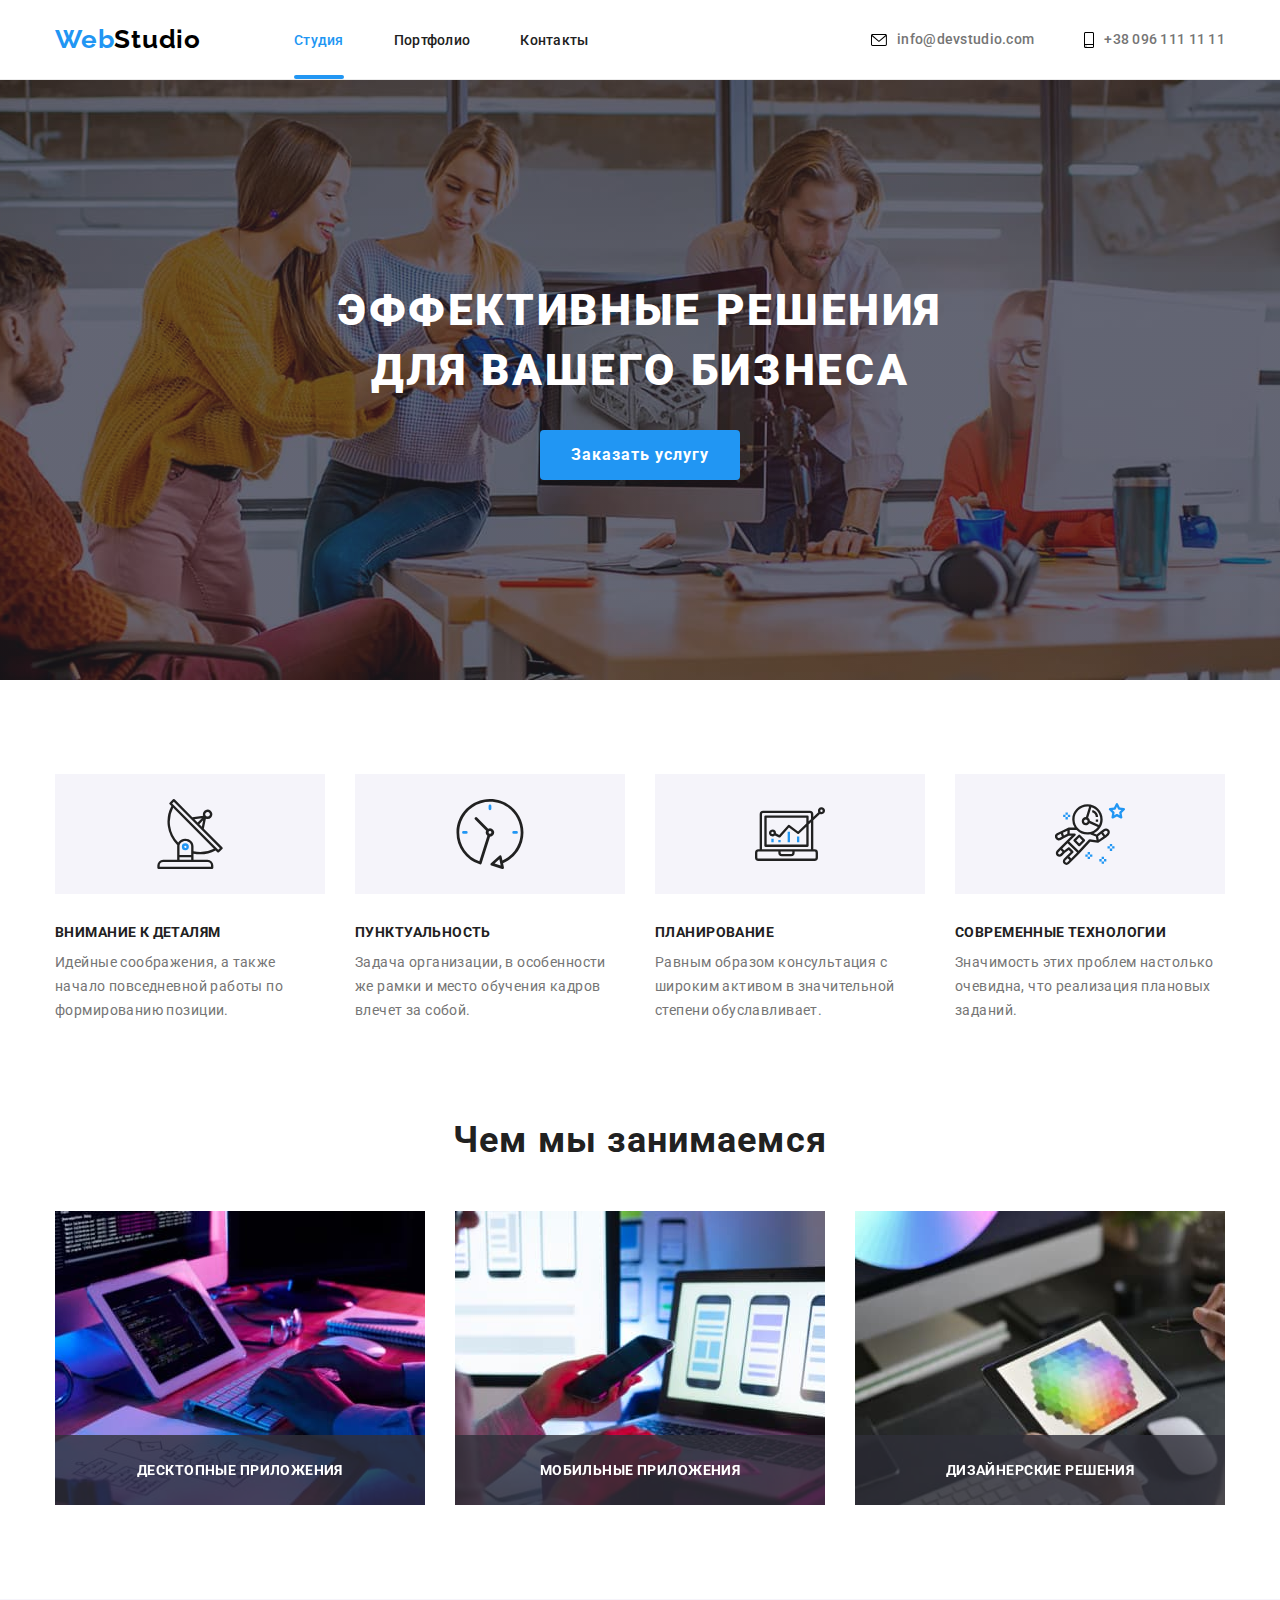
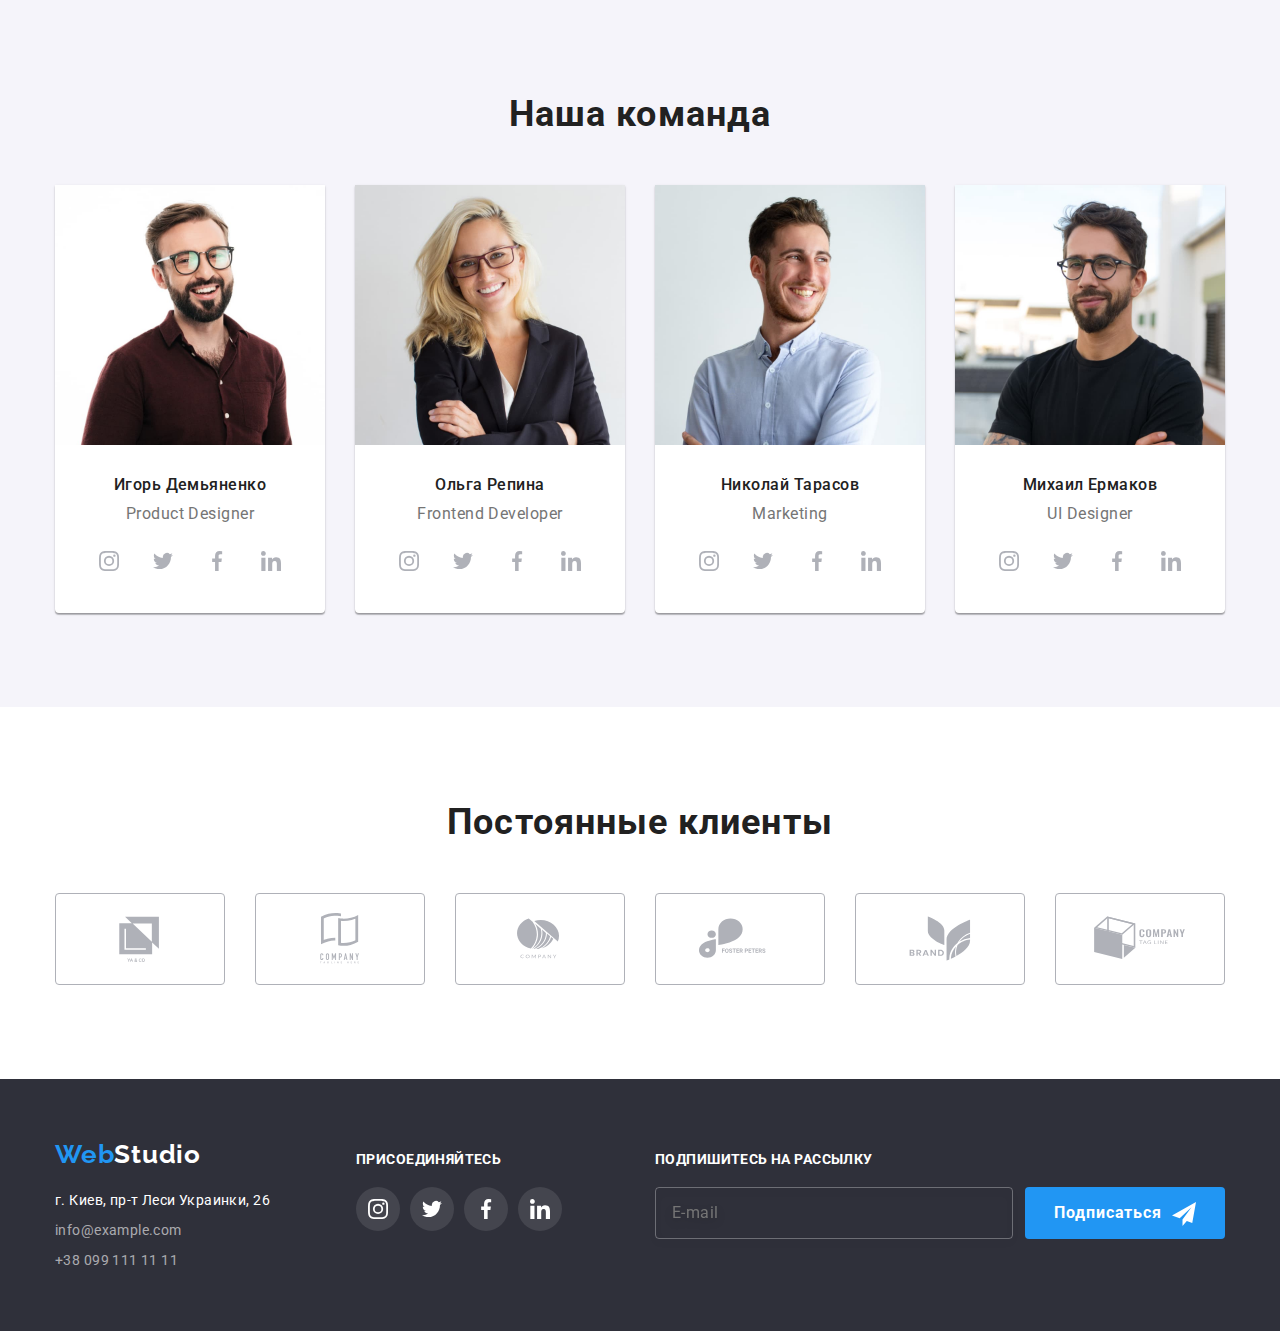
==== index.html @ 987e22e0 "Попытка №1" ====
<!DOCTYPE html>
<html lang="ru">
<head>
  <meta charset="UTF-8">
  <meta http-equiv="X-UA-Compatible" content="IE=edge">
  <meta name="viewport" content="width=device-width, initial-scale=1.0">
  <title>Document</title>
  <link href="https://fonts.googleapis.com/css2?family=Raleway:wght@700&family=Roboto:wght@400;500;700;900&display=swap"
        rel="stylesheet">
  <link rel="stylesheet" href="https://cdnjs.cloudflare.com/ajax/libs/modern-normalize/1.1.0/modern-normalize.min.css">
  <link rel="stylesheet" href="./css/styles.css" />
</head>

<body>
  <header class="page-header">
    <div class="page-nav container">
      <nav class="logo-nav">
        <a class="logo link" href="./index.html">
          Web<span class="logo-header">Studio</span>
        </a>
      
        <ul class="site-nav list">
          <li class="item"><a class="link-header current link" href="./index.html">Студия</a></li>
          <li class="item"><a class="link-header link" href="./portfolio.html">Портфолио</a></li>
          <li class="item"><a class="link-header link" href="#contacts">Контакты</a></li>
        </ul>
      </nav>
      
      <ul class="contacts list">
        <li class="item"><a class="contacts-header mail link" href="mailto:info@devstudio.com">
          <svg class="icon">
            <use href="./images/symbol-defs.svg#envelope"></use>
          </svg>info@devstudio.com</a></li>
        <li class="item"><a class="contacts-header phone link" href="tel:+380961111111">
          <svg class="icon">
            <use href="./images/symbol-defs.svg#smartphone"></use>
          </svg>+38 096 111 11 11</a></li>
      </ul>
    </div>
  </header>

  <main>
    <section class="hero overlay">
      <div class="container">
      <h1 class="title-hero">Эффективные решения </br> для вашего бизнеса</h1>
        <button type="button" class="button hero" data-modal-open>Заказать услугу</button>

        <div class="backdrop is-hidden" data-modal>
          <div class="modal">
            <button type="button" class="button-modal" data-modal-close>
              <svg class="modal-close">
                <use href="./images/symbol-defs.svg#modal-close"></use>
              </svg>
            </button>
            <form class="modal-form">
              <h2 class="section-title form-title">Оставьте свои данные, мы вам перезвоним</h2>
              <label class="form-lable">
                Имя
                <input type="text" name="name" class="form-input">
                <svg class="modal-icon">
                  <use href="./images/symbol-defs.svg#modal-person"></use>
                </svg>
              </label>
              <label class="form-lable">
                Телефон
                <input type="tel" name="tel" class="form-input">
                <svg class="modal-icon">
                  <use href="./images/symbol-defs.svg#modal-phone"></use>
                </svg>
              </label>
              <label class="form-lable">
                Почта
                <input type="email" name="mail" class="form-input">
                <svg class="modal-icon">
                  <use href="./images/symbol-defs.svg#modal-email"></use>
                </svg>
              </label>
              <label class="form-lable">
                Комментарий
                <textarea name="comments" placeholder="Введите текст" class="form-input textarea"></textarea>
              </label>
              <label class="checkbox-lable">
                <input class="visually-hidden checkbox" type="checkbox">
                <svg class="modal-icon-check">
                  <use href="./images/symbol-defs.svg#modal-icon-check"></use>
                </svg>
                Соглашаюсь с рассылкой и принимаю&nbsp<a class="link" href="https://docs.google.com/document/d/1Gkfm2R9XfBFonFRTahAzh6TZIyt6liJbfedd9lWY37w/edit" target="_blank">Условия договора</a>
              </label>
              <button type="submit" class="button hero">Отправить</button>
            </form>
          </div>
        </div>

      </div>
    </section>

    <section class="section benefit">
      <div class="container">
        <h2 class="title visually-hidden">Наши преимущества</h2>
        <ul class="benefits list">
          <li class="item">
            <svg class="antenna icon">
              <use href="./images/symbol-defs.svg#antenna"></use>
            </svg>
            <h3 class="title">Внимание к деталям</h3>
            <p class="text">Идейные соображения, а также начало повседневной работы по формированию позиции.</p>
          </li>
          <li class="item">
            <svg class="clock icon">
              <use href="./images/symbol-defs.svg#clock"></use>
            </svg>
            <h3 class="title">Пунктуальность</h3>
            <p class="text">Задача организации, в особенности же рамки и место обучения кадров влечет за собой.</p>
          </li>
          <li class="item">
            <svg class="diagram icon">
              <use href="./images/symbol-defs.svg#diagram"></use>
            </svg>
            <h3 class="title">Планирование</h3>
            <p class="text">Равным образом консультация с широким активом в значительной степени обуславливает.</p>
          </li>
          <li class="item">
            <svg class="icon">
              <use href="./images/symbol-defs.svg#astronaut"></use>
            </svg>
            <h3 class="title">Современные технологии</h3>
            <p class="text">Значимость этих проблем настолько очевидна, что реализация плановых заданий.</p>
          </li>
        </ul>
      </div>
    </section>

    <section class="section our-work">
      <div class="container">
        <h2 class="section-title">Чем мы занимаемся</h2>
        <ul class="works list">
          <li class="item">
            <img class="no-gap" src="./images/box-1.jpg" alt="Человек набирает програмный код" width="370">
            <p class="works-text">Десктопные приложения</p>
          </li>
          <li class="item">
            <img class="no-gap" src="./images/box-2.jpg" alt="Человек создаёт мобильное приложение" width="370">
            <p class="works-text">Мобильные приложения</p>
          </li>
          <li class="item">
            <img class="no-gap" src="./images/box-3.jpg" alt="Человек подбирает на палитре цвет" width="370">
            <p class="works-text">Дизайнерские решения</p>
          </li>
        </ul>
      </div>
    </section>

    <section class="section our-team">
      <div class="container">
        <h2 class="section-title">Наша команда</h2>
        <ul class="team list">
          <li class="item">
            <img class="no-gap" src="./images/img-2.jpg" alt="Молодой улыбающийся мужчина в очках" width="270">
            <h3 class="title">Игорь Демьяненко</h3>
            <p class="text" lang="en">Product Designer</p>
            <ul class="social list">
              <li class="item-social">
                <a class="link" href="">
                  <svg class="icon">
                    <use href="./images/symbol-defs.svg#instagram"></use>
                  </svg>
                </a>
              </li>
              <li class="item-social">
                <a class="link" href="">
                  <svg class="icon">
                    <use href="./images/symbol-defs.svg#twitter"></use>
                  </svg>
                </a>
              </li>
              <li class="item-social">
                <a class="link" href="">
                  <svg class="icon">
                    <use href="./images/symbol-defs.svg#facebook"></use>
                  </svg>
                </a>
              </li>
              <li class="item-social">
                <a class="link" href="">
                  <svg class="icon">
                    <use href="./images/symbol-defs.svg#linkedin"></use>
                  </svg>
                </a>
              </li>
            </ul>
          </li>
          <li class="item">
            <img class="no-gap" src="./images/img-3.jpg" alt="Молодая улыбающаяся женщина в очках" width="270">
            <h3 class="title">Ольга Репина</h3>
            <p class="text" lang="en">Frontend Developer</p>
            <ul class="social list">
              <li class="item-social">
                <a class="link" href="">
                  <svg class="icon">
                    <use href="./images/symbol-defs.svg#instagram"></use>
                  </svg>
                </a>
              </li>
              <li class="item-social">
                <a class="link" href="">
                  <svg class="icon">
                    <use href="./images/symbol-defs.svg#twitter"></use>
                  </svg>
                </a>
              </li>
              <li class="item-social">
                <a class="link" href="">
                  <svg class="icon">
                    <use href="./images/symbol-defs.svg#facebook"></use>
                  </svg>
                </a>
              </li>
              <li class="item-social">
                <a class="link" href="">
                  <svg class="icon">
                    <use href="./images/symbol-defs.svg#linkedin"></use>
                  </svg>
                </a>
              </li>
            </ul>
          </li>
          <li class="item">
            <img class="no-gap" src="./images/img-4.jpg" alt="Молодой улыбающийся мужчина" width="270">
            <h3 class="title">Николай Тарасов<br /></h3>
            <p class="text" lang="en">Marketing</p>
            <ul class="social list">
              <li class="item-social">
                <a class="link" href="">
                  <svg class="icon">
                    <use href="./images/symbol-defs.svg#instagram"></use>
                  </svg>
                </a>
              </li>
              <li class="item-social">
                <a class="link" href="">
                  <svg class="icon">
                    <use href="./images/symbol-defs.svg#twitter"></use>
                  </svg>
                </a>
              </li>
              <li class="item-social">
                <a class="link" href="">
                  <svg class="icon">
                    <use href="./images/symbol-defs.svg#facebook"></use>
                  </svg>
                </a>
              </li>
              <li class="item-social">
                <a class="link" href="">
                  <svg class="icon">
                    <use href="./images/symbol-defs.svg#linkedin"></use>
                  </svg>
                </a>
              </li>
            </ul>
          </li>
          <li class="item">
            <img class="no-gap" src="./images/img-5.jpg" alt="Молодой улыбающийся мужчина в очках" width="270">
            <h3 class="title">Михаил Ермаков<br /></h3>
            <p class="text" lang="en">UI Designer</p>
            <ul class="social list">
              <li class="item-social">
                <a class="link" href="">
                  <svg class="icon">
                    <use href="./images/symbol-defs.svg#instagram"></use>
                  </svg>
                </a>
              </li>
              <li class="item-social">
                <a class="link" href="">
                  <svg class="icon">
                    <use href="./images/symbol-defs.svg#twitter"></use>
                  </svg>
                </a>
              </li>
              <li class="item-social">
                <a class="link" href="">
                  <svg class="icon">
                    <use href="./images/symbol-defs.svg#facebook"></use>
                  </svg>
                </a>
              </li>
              <li class="item-social">
                <a class="link" href="">
                  <svg class="icon">
                    <use href="./images/symbol-defs.svg#linkedin"></use>
                  </svg>
                </a>
              </li>
            </ul>
          </li>
        </ul>
      </div>
    </section>
    
    <section class="section our-clients">
      <div class="container">
        <h2 class="section-title">Постоянные клиенты</h2>
        <ul class="clients list">
          <li class="item">
            <a href="" class="link">
              <svg class="icon">
                <use href="./images/symbol-defs.svg#client-1"></use>
              </svg>
            </a>
          </li>
          <li class="item">
            <a href="" class="link">
              <svg class="icon">
                <use href="./images/symbol-defs.svg#client-2"></use>
              </svg>
            </a>
          </li>
          <li class="item">
            <a href="" class="link">
              <svg class="icon">
                <use href="./images/symbol-defs.svg#client-3"></use>
              </svg>
            </a>
          </li>
          <li class="item">
            <a href="" class="link">
              <svg class="icon">
                <use href="./images/symbol-defs.svg#client-4"></use>
              </svg>
            </a>
          </li>
          <li class="item">
            <a href="" class="link">
              <svg class="icon">
                <use href="./images/symbol-defs.svg#client-5"></use>
              </svg>
            </a>
          </li>
          <li class="item">
            <a href="" class="link">
              <svg class="icon">
                <use href="./images/symbol-defs.svg#client-6"></use>
              </svg>
            </a>
          </li>
        </ul>
      </div>
    </section>
  </main>

  <footer class="footer" id="contacts">
    <div class="container">
      <div class="foot-nav">
      <a class="logo link" href="./index.html">
        Web<span class="logo-footer">Studio</span>
      </a>
      <address>
        <ul class="address list">
          <li class="item"><a class="location link" href="https://goo.gl/maps/PnfE6D5Lr83QuQto6" target="_blank">г. Киев, пр-т Леси Украинки,
              26</a></li>
          <li class="item"><a class="contacts-footer link" href="mailto:info@example.com">info@example.com</a></li>
          <li class="item"><a class="contacts-footer link" href="tel:+380961111111">+38 099 111 11 11</a></li>
        </ul>
      </address>
      </div>
      <div class="foot-social">
      <h2 class="title">Присоединяйтесь</h2>
      <ul class="social list">
        <li class="item-social">
          <a class="link" href="">
            <svg class="icon">
              <use href="./images/symbol-defs.svg#instagram"></use>
            </svg>
          </a>
        </li>
        <li class="item-social">
          <a class="link" href="">
            <svg class="icon">
              <use href="./images/symbol-defs.svg#twitter"></use>
            </svg>
          </a>
        </li>
        <li class="item-social">
          <a class="link" href="">
            <svg class="icon">
              <use href="./images/symbol-defs.svg#facebook"></use>
            </svg>
          </a>
        </li>
        <li class="item-social">
          <a class="link" href="">
            <svg class="icon">
              <use href="./images/symbol-defs.svg#linkedin"></use>
            </svg>
          </a>
        </li>
      </ul>
      </div>
      <div class="foot-join">
        <form class="foot-form">
          <label for="foot-input" class="foot-lable title">Подпишитесь на рассылку</label>
          <input class="foot-input" type="email" name="mail" id="foot-input" placeholder="E-mail"></input>
          <button type="submit" class="button hero">
            Подписаться&nbsp
            <svg class="icon">
              <use href="./images/symbol-defs.svg#icon-send"></use>
            </svg>
          </button>
        </form>
      </div>
    </div>
  </footer>

  <script src="./js/modal.js"></script>
  
</body>
</html>
---- css/styles.css ----
:root {
    --brand-color: #2196f3;
    --background-color: #2F303A;
    --title-color: #212121;
    --white-color: #FFFFFF;
    --text-color: #757575;
    --second-bg-color: #F5F4FA;
    --header-line-color: #ECECEC;
    --button-bg-color: #F5F4FA;
    --examples-border-color: #EEEEEE;
    --icon-color: #AFB1B8;
    --footer-social-bg: rgba(255, 255, 255, 0.1);
}

body {
    font-family: 'Roboto', 'Segoe UI', Tahoma, Geneva, Verdana, sans-serif;
    font-style: normal;
    font-size: 14px;
    color: var(--text-color);
    background-color: var(--white-color);
}

h1,
h2,
h3,
h4,
h5,
h6,
p {
    margin: 0;
}

/* ----------Классы утилиты---------- */

.section {
    padding-top: 94px;
    padding-bottom: 94px;
}

.container {
    width: 1200px;
    padding-left: 15px;
    padding-right: 15px;
    margin: 0 auto;

    /* outline: 2px solid tomato; */
}

.list {
    list-style: none;
    margin-top: 0;
    margin-bottom: 0;
    padding-left: 0;
}

.no-gap {
    display: block;
}

.visually-hidden {
    position: absolute;
    width: 1px;
    height: 1px;
    margin: -1px;
    border: 0;
    padding: 0;
    clip: rect(0 0 0 0);
    overflow: hidden;
}

.link {
    text-decoration: none;
    color: inherit;
}

/* ----------Header---------- */

.page-header {
    border-bottom: 1px solid var(--header-line-color);
}

.page-nav {
    display: flex;
    align-items: center;
    justify-content: space-between;
}

.logo-nav {
    display: flex;
}

.site-nav {
    display: flex;
    padding-left: 0;
    padding-right: 0;
}

.site-nav .item {
    position: relative;
}

.link-header.current::after {
    position: absolute;
    bottom: 0;
    left: 0;

    display: inline-block;
    content: "";
    width: 100%;

    border-bottom: 4px solid var(--brand-color);
    border-radius: 2px;
}

.site-nav .item:not(:last-child) {
    margin-right: 50px;
}

.contacts {
    display: flex;
    padding-left: 0;
    padding-right: 0;
}

.contacts .item:not(:last-child) {
    margin-right: 50px;
}

.logo {
    display: flex;
    align-items: center;
    margin-right: 93px;

    font-family: 'Raleway';
    font-weight: 700;
    font-size: 26px;
    line-height: 1.1925;
    text-decoration: none;
    letter-spacing: 0.03em;

    color: var(--brand-color);
}

.logo-header {
    color: #000000;
}

.link-header {
    display: block;
    padding-top: 32px;
    padding-bottom: 31px;
    font-weight: 500;
    line-height: 1.143;
    letter-spacing: 0.02em;
    color: var(--title-color);
}

.contacts-header {
    font-weight: 500;
    line-height: 1.15;
    letter-spacing: 0.02em;
}

.contacts-header:hover,
.contacts-header:focus,
.contacts-footer:hover,
.contacts-footer:focus,
.link-header:hover,
.link-header:focus,
.current {
    color: var(--brand-color);
    fill: var(--brand-color);
    transition: 250ms cubic-bezier(0.4, 0, 0.2, 1);
}

.contacts .icon {
    vertical-align: middle;
    margin-right: 10px;
}

.mail .icon {
    width: 16px;
    height: 12px;
}

.phone .icon {
    width: 10px;
    height: 16px;
}

/* ----------Main---------- */

/* ----------Hero---------- */

.hero {
    padding-top: 200px;
    padding-bottom: 200px;

    text-align: center;
    background-color: var(--background-color);
}

.overlay {
    max-width: 1600px;
    min-width: 1200px;
    height: 600px;
    margin-left: auto;
    margin-right: auto;
    background-image: linear-gradient(rgba(47, 48, 58, 0.4), rgba(47, 48, 58, 0.4)), url(../images/hero.jpg);

    background-repeat: no-repeat;
    background-position: center;
    background-size: cover;
}

.title-hero {
    font-weight: 900;
    font-size: 44px;
    line-height: 1.3637;
    letter-spacing: 0.06em;
    text-transform: uppercase;
    color: var(--white-color);

    margin-top: 0;
    margin-bottom: 30px; 
}

/* ----------Modal window---------- */

.backdrop {
    position: fixed;
    top: 0;
    left: 0;
    width: 100%;
    height: 100%;

    background: rgba(0, 0, 0, 0.2);

    opacity: 1;

    transition: opacity 250ms cubic-bezier(0.4, 0, 0.2, 1);
}

.backdrop.is-hidden {
    /* visibility: hidden; */
    opacity: 0;
    pointer-events: none;
}

.backdrop.is-hidden .modal {
    transform: translate(-50%, -50%) scale(0.5);
    opacity: 0;
}

.modal {
    position: absolute;
    top: 50%;
    left: 50%;

    min-width: 528px;
    min-height: 581px;
    padding: 40px;

    background: var(--white-color);
    box-shadow: 0px 1px 3px rgba(0, 0, 0, 0.12),
        0px 1px 1px rgba(0, 0, 0, 0.14),
        0px 2px 1px rgba(0, 0, 0, 0.2);
    border-radius: 4px;

    transform: translate(-50%, -50%) scale(1);
    opacity: 1;
    transition: transform 250ms cubic-bezier(0.4, 0, 0.2, 1), opacity 250ms cubic-bezier(0.4, 0, 0.2, 1);
}

.button-modal {
    position: absolute;
    top: 8px;
    right: 8px;

    display: flex;
    width: 30px;
    height: 30px;
    border-radius: 50%;
    background-color: #FFFFFF;
    border: 1px solid rgba(0, 0, 0, 0.1);
    cursor: pointer;

    padding: 0;
    justify-content: center;
    align-items: center;
}

.modal-close {
    width: 18px;
    height: 18px;
}

.button-modal:hover,
.button-modal:focus {
    fill: var(--brand-color);
    transition: 250ms cubic-bezier(0.4, 0, 0.2, 1);
}

.section-title.form-title {
    font-size: 20px;
    line-height: 1.15;
    margin-bottom: 12px;
}

.form-lable {
    position: relative;
    display: block;
    font-size: 12px;
    line-height: 1.6667;
    letter-spacing: 0.01em;
    text-align: left;
    margin-bottom: 10px;
}

.checkbox-lable {
    display: flex;
    align-items: center;
    justify-content: center;
    margin-bottom: 30px;
    font-size: 14px;
    line-height: 1.7145;
        /* identical to box height, or 171% */
    letter-spacing: 0.03em;
    color: #757575;
}

.checkbox-lable .link {
    text-decoration: underline;
    color: var(--brand-color);
}

.form-input {
    width: 100%;
    height: 40px;
    padding: 12px 42px;

    border: 1px solid rgba(33, 33, 33, 0.2);
    border-radius: 4px;
}

.form-input.textarea {
    height: 120px;
    padding: 12px 16px;
    margin: 0;
    resize: none;

    font-size: 14px;
    line-height: 16px;
    letter-spacing: 0.01em;
}

.form-input.textarea::placeholder {
    color: rgba(117, 117, 117, 0.5);
}

.form-input:hover,
.form-input:focus {
    border: 1px solid var(--brand-color);
    transition: 250ms cubic-bezier(0.4, 0, 0.2, 1);
}

.form-input:hover + .modal-icon,
.form-input:focus + .modal-icon {
    fill: var(--brand-color);
    transition: 250ms cubic-bezier(0.4, 0, 0.2, 1);
}

.modal-icon {
    position: absolute;
    bottom: 11px;
    left: 12px;

    width: 18px;
    height: 18px;
}

.modal-icon-check {
    display: inline-block;
    width: 16px;
    height: 15px;
    margin-right: 7px;
    fill: none;

    border: 2px solid var(--title-color);
    border-radius: 4px;
}

.checkbox:checked + .modal-icon-check {
    fill: var(--white-color);
    background-color: var(--brand-color);
    border: none;
}

/* ----------Buttons---------- */

.button {
    font-family: inherit;
    font-weight: 500;
    font-size: 16px;
    line-height: 1.625;
    text-align: center;
    letter-spacing: 00.03em;
    background-color: var(--button-bg-color);
    color: var(--title-color);
    cursor: pointer;

    padding: 6px 22px;
    border: none;
    border-radius: 4px;
}

.button.hero {
    min-width: 200px;
    min-height: 50px;
    font-family: inherit;
    font-weight: 700;
    line-height: 1.875;
    letter-spacing: 0.06em;
    background-color: var(--brand-color);
    color: var(--white-color);
}

.button:hover,
.button:focus {
    background-color: var(--brand-color);
    color: var(--white-color);
    box-shadow: 0px 3px 1px rgba(0, 0, 0, 0.1),
    0px 1px 2px rgba(0, 0, 0, 0.08),
    0px 2px 2px rgba(0, 0, 0, 0.12);
    transition: 250ms cubic-bezier(0.4, 0, 0.2, 1);
}

.button.hero:hover,
.button.hero:focus {
    background: #188CE8;
    box-shadow: 0px 4px 4px rgba(0, 0, 0, 0.15);
    transition: 250ms cubic-bezier(0.4, 0, 0.2, 1);
}

.button.current {
    background-color: var(--brand-color);
    color: var(--white-color);
}

/* ----------Benefits---------- */

.benefit {
    padding-bottom: 0;
}

.benefits {
    display: flex;
    justify-content: space-between;
}

.section-title {
    font-weight: 700;
    font-size: 36px;
    line-height: 1.1668;
    text-align: center;
    letter-spacing: 00.03em;
    margin-top: 0;
    margin-bottom: 50px;
    color: var(--title-color);
}

.benefits .title {
    font-weight: 700;
    font-size: inherit;
    line-height: 1.143;
    letter-spacing: 00.03em;
    text-transform: uppercase;
    color: var(--title-color);

    margin-top: 0;
    margin-bottom: 10px;
}

.benefits .text {
    line-height: 1.715;
    letter-spacing: 00.03em;

    margin-bottom: 3px;
}

.benefits .item {
    width: calc((100% - 90px) / 4);
}

.benefits .icon {
    display: block;
    width: 100%;
    height: 120px;
    margin-bottom: 30px;
    padding: 25px 100px;

    background-color: var(--second-bg-color);
}

/* ----------What we do---------- */

.works {
    display: flex;
    justify-content: space-between;
}

.works .item {
    position: relative;
}

.works-text {
    position: absolute;
    bottom: 0;
    left: 0;

    width: 100%;
    height: 70px;
    color: var(--white-color);
    background-color: rgba(47, 48, 58, 0.8);
    font-weight: 700;
    font-size: 14px;
    line-height: 1.143;
    justify-content: center;
    align-items: center;
    letter-spacing: 0.03em;
    text-transform: uppercase;
    display: flex;
}

/* ----------Our team---------- */

.section.our-team {
    background-color: var(--second-bg-color);
}

.team {
    display: flex;
    justify-content: space-between;
    font-size: 16px;
    line-height: 1.1875;
    text-align: center;
    letter-spacing: 00.03em;
}

.team .title {
    font-size: 16px;
    font-weight: 500;
    margin-top: 30px;
    margin-bottom: 10px;
    color: var(--title-color);
}

.team .text {
    margin-bottom: 16px;
}

.team .item {
    background-color: var(--white-color);

    box-shadow: 0px 1px 3px rgba(0, 0, 0, 0.12),
                0px 1px 1px rgba(0, 0, 0, 0.14),
                0px 2px 1px rgba(0, 0, 0, 0.2);
    border-radius: 0px 0px 4px 4px;
}

.social {
    display: flex;
    justify-content: space-between;
    margin-right: 32px;
    margin-left: 32px;
    margin-bottom: 30px;
}

.social .link {
    fill: var(--icon-color);
    display: flex;
    width: 44px;
    height: 44px;
    border-radius: 50%;    
    align-items: center;
    justify-content: center;
}

.social .icon {
    display: flex;
    width: 20px;
    height: 20px;
    justify-items: center;
}

.social .link:hover,
.social .link:focus {
    fill: var(--white-color);
    background-color: var(--brand-color);
    transition: 250ms cubic-bezier(0.4, 0, 0.2, 1);
}

/* ----------Our clients---------- */

.clients {
    display: flex;
    justify-content: space-between;
}

.clients .item{
    width: calc((100% - 5*30px)/6);
    height: 92px;
}

.clients .icon {
    display: block;
    width: 100%;
    height: 92px;
    margin-bottom: 30px;
    padding: 16px 32px;
    fill: var(--icon-color);

    border: 1px solid #AFB1B8;
    box-sizing: border-box;
    border-radius: 4px;
}

.clients .icon:hover,
.clients .icon:focus {
    border-color: var(--brand-color);
    fill: var(--brand-color);
    transition: 250ms cubic-bezier(0.4, 0, 0.2, 1);
}

/* ----------Portolio---------- */

/* ----------Filter---------- */

.filter {
    display: flex;
    justify-content: center;
    margin-bottom: 50px;
}

.filter .item:not(:last-child) {
    margin-right: 8px;
}

/* ----------Examples---------- */

.examples {
    display: flex;
    flex-wrap: wrap;
}

.examples .item {
    width: calc((100% - 60px) / 3);

    margin-right: 30px;
    margin-bottom: 30px;
}

.examples .item:nth-child(3n) {
    margin-right: 0;
}

.examples .item:nth-last-child(-n+3) {
    margin-bottom: 0;
}

.examples .item:hover { 
    box-shadow: 0px 1px 1px rgba(0, 0, 0, 0.12),
    0px 4px 4px rgba(0, 0, 0, 0.06),
    1px 4px 6px rgba(0, 0, 0, 0.16);
    transition: 250ms cubic-bezier(0.4, 0, 0.2, 1);
}

.examples-overlay {
    position: relative;
    overflow: hidden;
}

.examples .item:hover .examples-overlay-text{
    transform: translate3d(0, 0, 0);
    opacity: 1;
    transition: 250ms cubic-bezier(0.4, 0, 0.2, 1);
}

.examples-overlay-text {
    display: flex;
    position: absolute;
    top: 0;
    left: 0;

    transform: translate3d(0, 100%, 0);
    opacity: 0.5;

    align-items: center;
    padding: 24px;
    width: 100%;
    height: 100%;

    font-size: 18px;
    line-height: 1.56;
    letter-spacing: 0.03em;
    color: var(--white-color);
    background: rgba(33, 150, 243, 0.9);

    transition: transform 250ms cubic-bezier(0.4, 0, 0.2, 1), opacity 250ms cubic-bezier(0.4, 0, 0.2, 1);
}

.examples-card {
    padding: 19px 23px;
    border: 1px solid var(--examples-border-color);
}

.examples .title {
    font-weight: 700;
    font-size: 18px;
    line-height: 2;
    letter-spacing: 00.06em;
    color: var(--title-color);

    margin-bottom: 4px;
}

.examples .text {
    font-size: 16px;
    line-height: 1.875;
    letter-spacing: 00.03em;
    margin-top: 0;
}

/* ----------Footer---------- */

.footer .logo {
    display: inline-block;
    margin-bottom: 20px;
    margin-right: auto;
}

.logo-footer {
    color: var(--white-color);
}

.contacts-footer {
    line-height: 1.5;
    letter-spacing: 0.03em;
    color: rgba(255, 255, 255, 0.6);
}

.location {
    display: inline-block;
    list-style: normal;
    line-height: 1.5;
    letter-spacing: 0.03em;
    color: var(--white-color);
}

.footer {
    padding-top: 60px;
    padding-bottom: 60px;
    background-color: var(--background-color);
}

.address .item:not(:last-child) {
    margin-bottom: 9px;
}

.address {
    font-style: normal;
}

.footer .container {
    display: flex;
}

.foot-nav {
    min-width: 231px;
    margin-right: 70px;
}

.foot-social .title,
.foot-join .title {
    font-weight: 700;
    font-size: inherit;
    line-height: 1.143;
    letter-spacing: 00.03em;
    text-transform: uppercase;
    color: var(--white-color);

    margin-top: 12px;
    margin-bottom: 20px;
}

.foot-social .social {
    min-width: 206px;
    margin: 0;
}

.foot-social .link {
    fill: var(--white-color);
    background-color: var(--footer-social-bg);
}

.foot-join {
    width: 570px;
    margin-left: auto;
}

.foot-form {
    display: flex;
    flex-wrap: wrap;
}

.foot-lable {
    width: 100%;
}

.foot-form .icon {
    width: 24px;
    height: 24px;
    fill: var(--white-color);
    vertical-align: middle;
}

.foot-input {
    flex-grow: 1;
    margin-right: 12px;
    padding: 15px 16px;
    font-size: 16px;
    line-height: 1.25;
    letter-spacing: 0.03em;
    color: var(--white-color);

    background: transparent;

    border: 1px solid rgba(255, 255, 255, 0.3);
    filter: drop-shadow(0px 4px 4px rgba(0, 0, 0, 0.15));
    border-radius: 4px;
}

.foot-input:hover,
.foot-input:focus {
    border-color: rgba(33, 150, 243, 0.9);
    transition: 250ms cubic-bezier(0.4, 0, 0.2, 1);
}
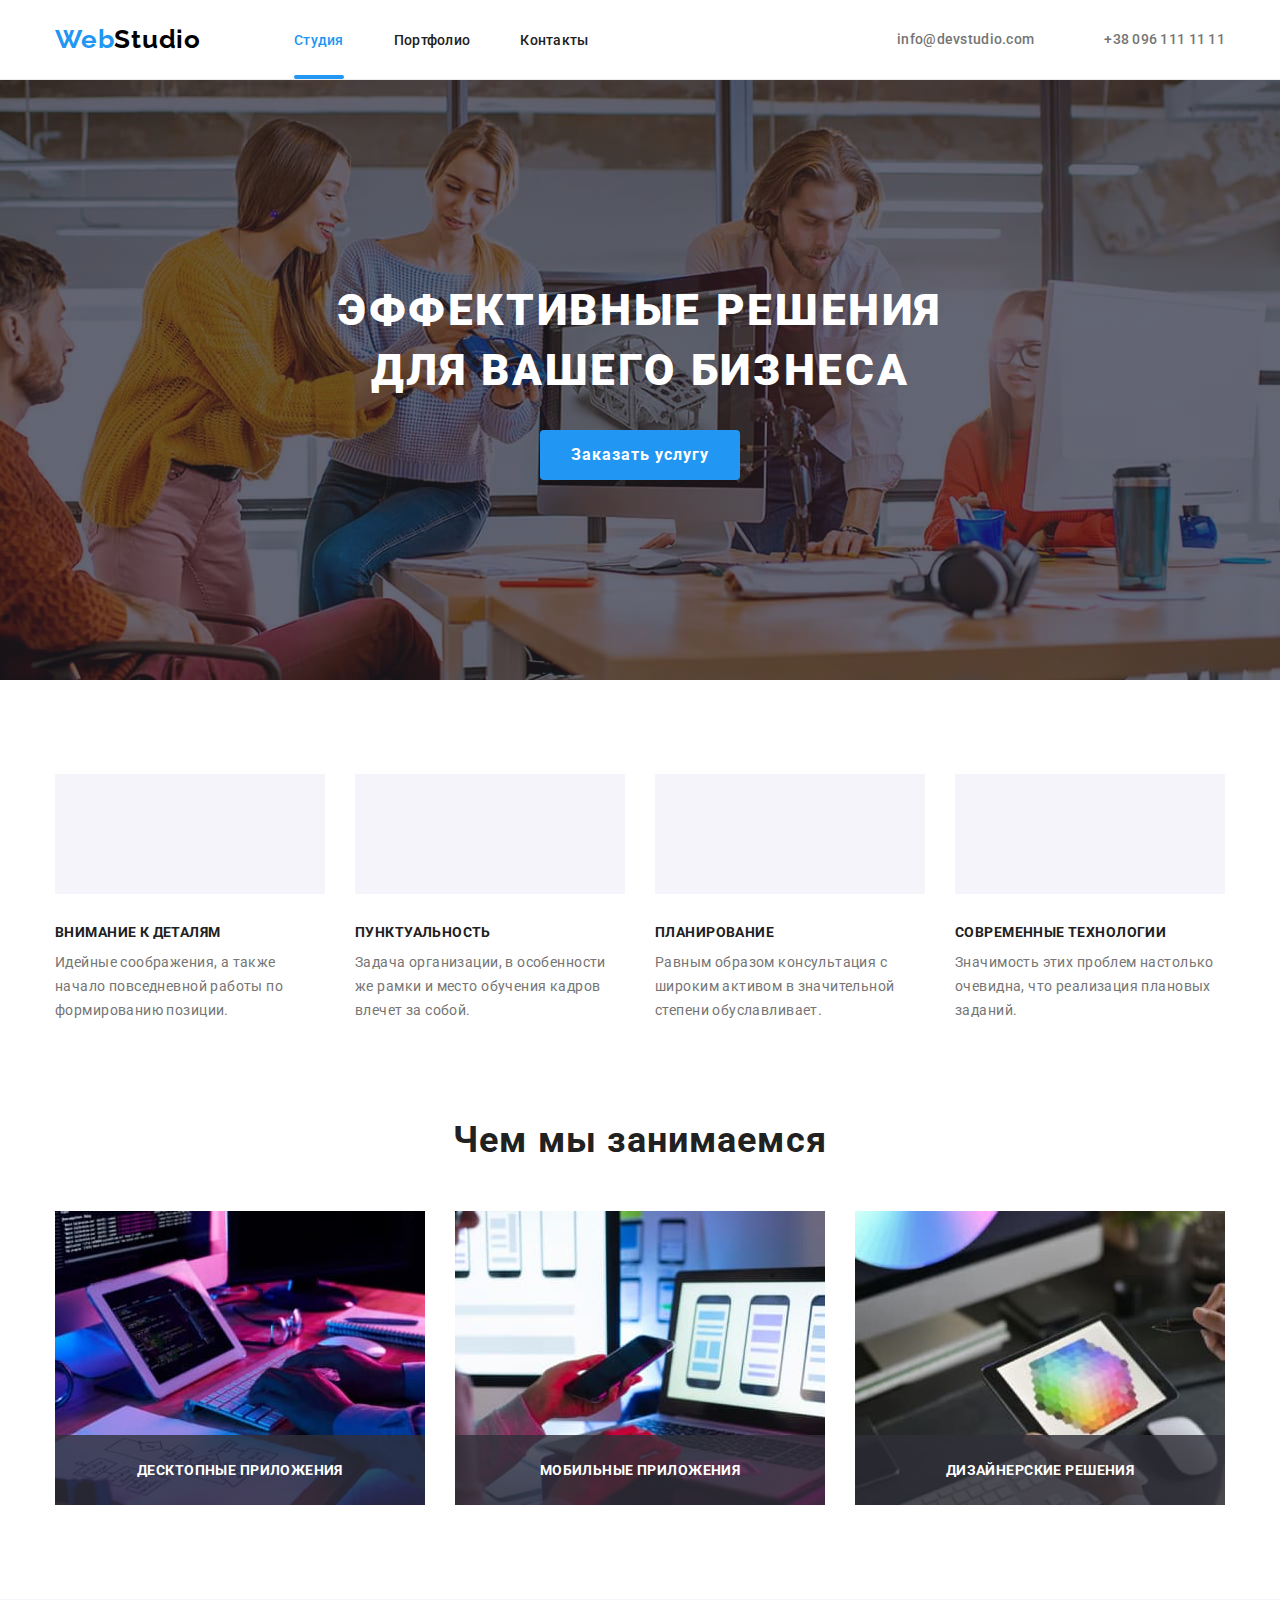
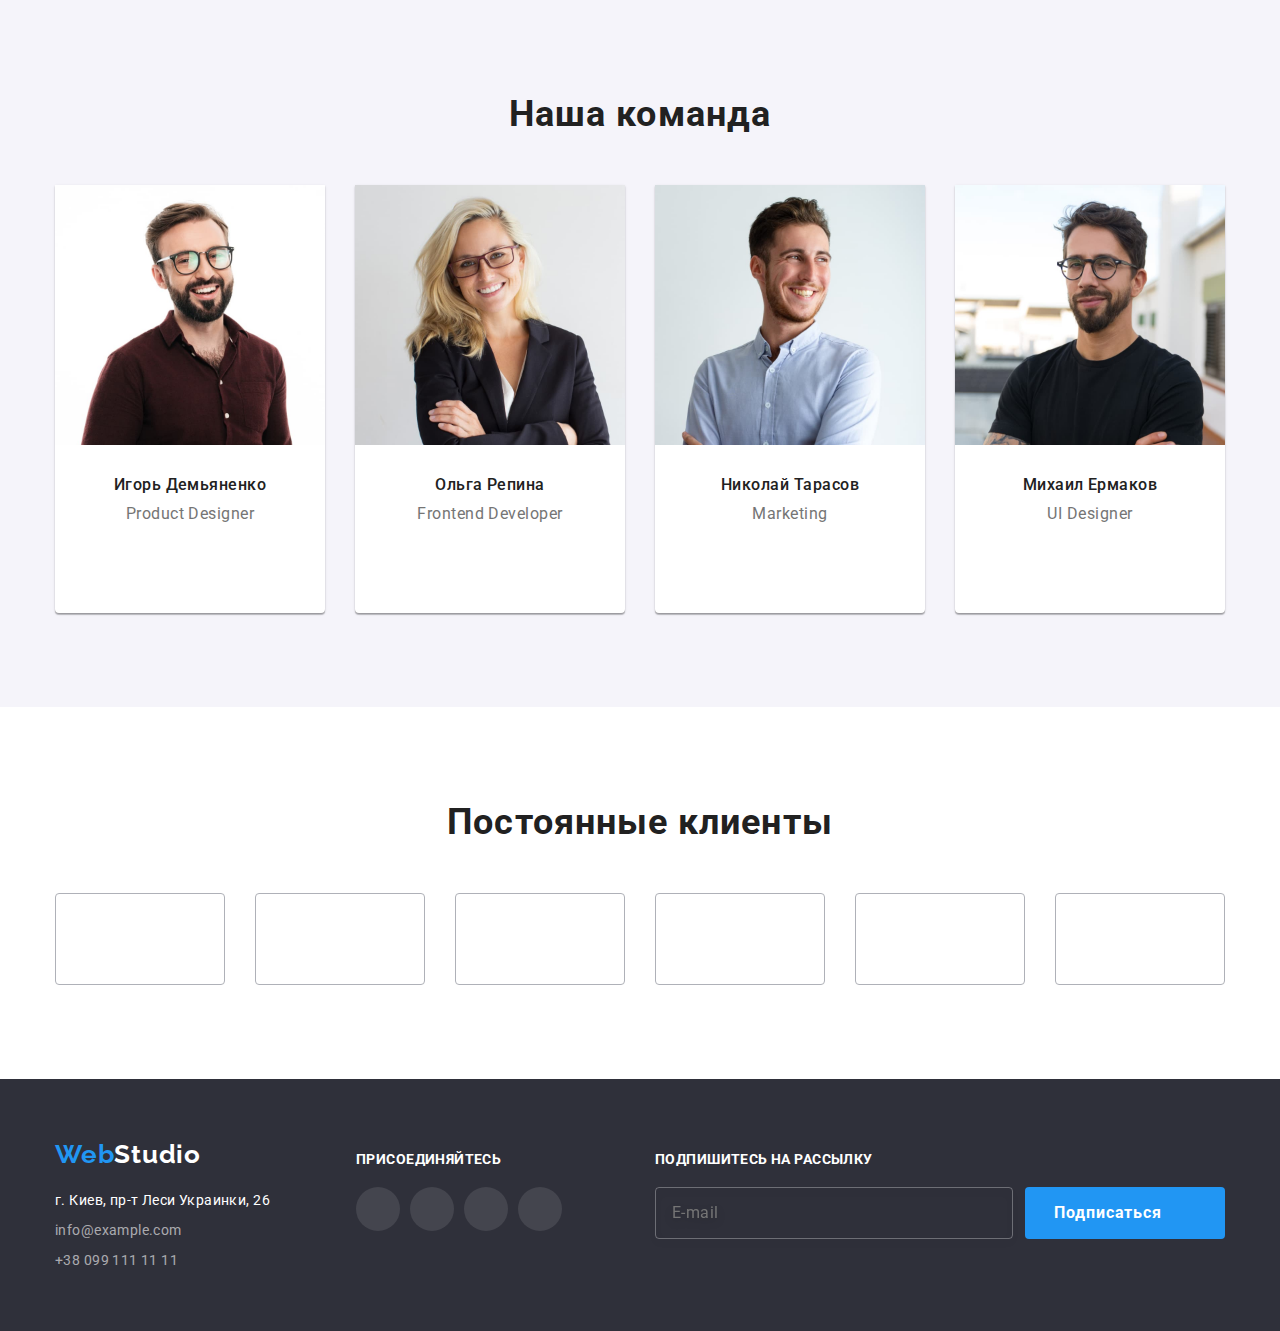
==== commit deed97a5: "Вариант 1.01" ====
--- a/index.html
+++ b/index.html
@@ -29,11 +29,11 @@
       <ul class="contacts list">
         <li class="item"><a class="contacts-header mail link" href="mailto:info@devstudio.com">
           <svg class="icon">
-            <use href="./images/symbol-defs.svg#envelope"></use>
+            <use href="./images/icons.svg#envelope"></use>
           </svg>info@devstudio.com</a></li>
         <li class="item"><a class="contacts-header phone link" href="tel:+380961111111">
           <svg class="icon">
-            <use href="./images/symbol-defs.svg#smartphone"></use>
+            <use href="./images/icons.svg#smartphone"></use>
           </svg>+38 096 111 11 11</a></li>
       </ul>
     </div>
@@ -49,7 +49,7 @@
           <div class="modal">
             <button type="button" class="button-modal" data-modal-close>
               <svg class="modal-close">
-                <use href="./images/symbol-defs.svg#modal-close"></use>
+                <use href="./images/icons.svg#modal-close"></use>
               </svg>
             </button>
             <form class="modal-form">
@@ -58,21 +58,21 @@
                 Имя
                 <input type="text" name="name" class="form-input">
                 <svg class="modal-icon">
-                  <use href="./images/symbol-defs.svg#modal-person"></use>
+                  <use href="./images/icons.svg#modal-person"></use>
                 </svg>
               </label>
               <label class="form-lable">
                 Телефон
                 <input type="tel" name="tel" class="form-input">
                 <svg class="modal-icon">
-                  <use href="./images/symbol-defs.svg#modal-phone"></use>
+                  <use href="./images/icons.svg#modal-phone"></use>
                 </svg>
               </label>
               <label class="form-lable">
                 Почта
                 <input type="email" name="mail" class="form-input">
                 <svg class="modal-icon">
-                  <use href="./images/symbol-defs.svg#modal-email"></use>
+                  <use href="./images/icons.svg#modal-email"></use>
                 </svg>
               </label>
               <label class="form-lable">
@@ -82,7 +82,7 @@
               <label class="checkbox-lable">
                 <input class="visually-hidden checkbox" type="checkbox">
                 <svg class="modal-icon-check">
-                  <use href="./images/symbol-defs.svg#modal-icon-check"></use>
+                  <use href="./images/icons.svg#modal-icon-check"></use>
                 </svg>
                 Соглашаюсь с рассылкой и принимаю&nbsp<a class="link" href="https://docs.google.com/document/d/1Gkfm2R9XfBFonFRTahAzh6TZIyt6liJbfedd9lWY37w/edit" target="_blank">Условия договора</a>
               </label>
@@ -100,28 +100,28 @@
         <ul class="benefits list">
           <li class="item">
             <svg class="antenna icon">
-              <use href="./images/symbol-defs.svg#antenna"></use>
+              <use href="./images/icons.svg#antenna"></use>
             </svg>
             <h3 class="title">Внимание к деталям</h3>
             <p class="text">Идейные соображения, а также начало повседневной работы по формированию позиции.</p>
           </li>
           <li class="item">
             <svg class="clock icon">
-              <use href="./images/symbol-defs.svg#clock"></use>
+              <use href="./images/icons.svg#clock"></use>
             </svg>
             <h3 class="title">Пунктуальность</h3>
             <p class="text">Задача организации, в особенности же рамки и место обучения кадров влечет за собой.</p>
           </li>
           <li class="item">
             <svg class="diagram icon">
-              <use href="./images/symbol-defs.svg#diagram"></use>
+              <use href="./images/icons.svg#diagram"></use>
             </svg>
             <h3 class="title">Планирование</h3>
             <p class="text">Равным образом консультация с широким активом в значительной степени обуславливает.</p>
           </li>
           <li class="item">
             <svg class="icon">
-              <use href="./images/symbol-defs.svg#astronaut"></use>
+              <use href="./images/icons.svg#astronaut"></use>
             </svg>
             <h3 class="title">Современные технологии</h3>
             <p class="text">Значимость этих проблем настолько очевидна, что реализация плановых заданий.</p>
@@ -162,28 +162,28 @@
               <li class="item-social">
                 <a class="link" href="">
                   <svg class="icon">
-                    <use href="./images/symbol-defs.svg#instagram"></use>
-                  </svg>
-                </a>
-              </li>
-              <li class="item-social">
-                <a class="link" href="">
-                  <svg class="icon">
-                    <use href="./images/symbol-defs.svg#twitter"></use>
-                  </svg>
-                </a>
-              </li>
-              <li class="item-social">
-                <a class="link" href="">
-                  <svg class="icon">
-                    <use href="./images/symbol-defs.svg#facebook"></use>
-                  </svg>
-                </a>
-              </li>
-              <li class="item-social">
-                <a class="link" href="">
-                  <svg class="icon">
-                    <use href="./images/symbol-defs.svg#linkedin"></use>
+                    <use href="./images/icons.svg#instagram"></use>
+                  </svg>
+                </a>
+              </li>
+              <li class="item-social">
+                <a class="link" href="">
+                  <svg class="icon">
+                    <use href="./images/icons.svg#twitter"></use>
+                  </svg>
+                </a>
+              </li>
+              <li class="item-social">
+                <a class="link" href="">
+                  <svg class="icon">
+                    <use href="./images/icons.svg#facebook"></use>
+                  </svg>
+                </a>
+              </li>
+              <li class="item-social">
+                <a class="link" href="">
+                  <svg class="icon">
+                    <use href="./images/icons.svg#linkedin"></use>
                   </svg>
                 </a>
               </li>
@@ -197,28 +197,28 @@
               <li class="item-social">
                 <a class="link" href="">
                   <svg class="icon">
-                    <use href="./images/symbol-defs.svg#instagram"></use>
-                  </svg>
-                </a>
-              </li>
-              <li class="item-social">
-                <a class="link" href="">
-                  <svg class="icon">
-                    <use href="./images/symbol-defs.svg#twitter"></use>
-                  </svg>
-                </a>
-              </li>
-              <li class="item-social">
-                <a class="link" href="">
-                  <svg class="icon">
-                    <use href="./images/symbol-defs.svg#facebook"></use>
-                  </svg>
-                </a>
-              </li>
-              <li class="item-social">
-                <a class="link" href="">
-                  <svg class="icon">
-                    <use href="./images/symbol-defs.svg#linkedin"></use>
+                    <use href="./images/icons.svg#instagram"></use>
+                  </svg>
+                </a>
+              </li>
+              <li class="item-social">
+                <a class="link" href="">
+                  <svg class="icon">
+                    <use href="./images/icons.svg#twitter"></use>
+                  </svg>
+                </a>
+              </li>
+              <li class="item-social">
+                <a class="link" href="">
+                  <svg class="icon">
+                    <use href="./images/icons.svg#facebook"></use>
+                  </svg>
+                </a>
+              </li>
+              <li class="item-social">
+                <a class="link" href="">
+                  <svg class="icon">
+                    <use href="./images/icons.svg#linkedin"></use>
                   </svg>
                 </a>
               </li>
@@ -232,28 +232,28 @@
               <li class="item-social">
                 <a class="link" href="">
                   <svg class="icon">
-                    <use href="./images/symbol-defs.svg#instagram"></use>
-                  </svg>
-                </a>
-              </li>
-              <li class="item-social">
-                <a class="link" href="">
-                  <svg class="icon">
-                    <use href="./images/symbol-defs.svg#twitter"></use>
-                  </svg>
-                </a>
-              </li>
-              <li class="item-social">
-                <a class="link" href="">
-                  <svg class="icon">
-                    <use href="./images/symbol-defs.svg#facebook"></use>
-                  </svg>
-                </a>
-              </li>
-              <li class="item-social">
-                <a class="link" href="">
-                  <svg class="icon">
-                    <use href="./images/symbol-defs.svg#linkedin"></use>
+                    <use href="./images/icons.svg#instagram"></use>
+                  </svg>
+                </a>
+              </li>
+              <li class="item-social">
+                <a class="link" href="">
+                  <svg class="icon">
+                    <use href="./images/icons.svg#twitter"></use>
+                  </svg>
+                </a>
+              </li>
+              <li class="item-social">
+                <a class="link" href="">
+                  <svg class="icon">
+                    <use href="./images/icons.svg#facebook"></use>
+                  </svg>
+                </a>
+              </li>
+              <li class="item-social">
+                <a class="link" href="">
+                  <svg class="icon">
+                    <use href="./images/icons.svg#linkedin"></use>
                   </svg>
                 </a>
               </li>
@@ -267,28 +267,28 @@
               <li class="item-social">
                 <a class="link" href="">
                   <svg class="icon">
-                    <use href="./images/symbol-defs.svg#instagram"></use>
-                  </svg>
-                </a>
-              </li>
-              <li class="item-social">
-                <a class="link" href="">
-                  <svg class="icon">
-                    <use href="./images/symbol-defs.svg#twitter"></use>
-                  </svg>
-                </a>
-              </li>
-              <li class="item-social">
-                <a class="link" href="">
-                  <svg class="icon">
-                    <use href="./images/symbol-defs.svg#facebook"></use>
-                  </svg>
-                </a>
-              </li>
-              <li class="item-social">
-                <a class="link" href="">
-                  <svg class="icon">
-                    <use href="./images/symbol-defs.svg#linkedin"></use>
+                    <use href="./images/icons.svg#instagram"></use>
+                  </svg>
+                </a>
+              </li>
+              <li class="item-social">
+                <a class="link" href="">
+                  <svg class="icon">
+                    <use href="./images/icons.svg#twitter"></use>
+                  </svg>
+                </a>
+              </li>
+              <li class="item-social">
+                <a class="link" href="">
+                  <svg class="icon">
+                    <use href="./images/icons.svg#facebook"></use>
+                  </svg>
+                </a>
+              </li>
+              <li class="item-social">
+                <a class="link" href="">
+                  <svg class="icon">
+                    <use href="./images/icons.svg#linkedin"></use>
                   </svg>
                 </a>
               </li>
@@ -305,42 +305,42 @@
           <li class="item">
             <a href="" class="link">
               <svg class="icon">
-                <use href="./images/symbol-defs.svg#client-1"></use>
-              </svg>
-            </a>
-          </li>
-          <li class="item">
-            <a href="" class="link">
-              <svg class="icon">
-                <use href="./images/symbol-defs.svg#client-2"></use>
-              </svg>
-            </a>
-          </li>
-          <li class="item">
-            <a href="" class="link">
-              <svg class="icon">
-                <use href="./images/symbol-defs.svg#client-3"></use>
-              </svg>
-            </a>
-          </li>
-          <li class="item">
-            <a href="" class="link">
-              <svg class="icon">
-                <use href="./images/symbol-defs.svg#client-4"></use>
-              </svg>
-            </a>
-          </li>
-          <li class="item">
-            <a href="" class="link">
-              <svg class="icon">
-                <use href="./images/symbol-defs.svg#client-5"></use>
-              </svg>
-            </a>
-          </li>
-          <li class="item">
-            <a href="" class="link">
-              <svg class="icon">
-                <use href="./images/symbol-defs.svg#client-6"></use>
+                <use href="./images/icons.svg#client-1"></use>
+              </svg>
+            </a>
+          </li>
+          <li class="item">
+            <a href="" class="link">
+              <svg class="icon">
+                <use href="./images/icons.svg#client-2"></use>
+              </svg>
+            </a>
+          </li>
+          <li class="item">
+            <a href="" class="link">
+              <svg class="icon">
+                <use href="./images/icons.svg#client-3"></use>
+              </svg>
+            </a>
+          </li>
+          <li class="item">
+            <a href="" class="link">
+              <svg class="icon">
+                <use href="./images/icons.svg#client-4"></use>
+              </svg>
+            </a>
+          </li>
+          <li class="item">
+            <a href="" class="link">
+              <svg class="icon">
+                <use href="./images/icons.svg#client-5"></use>
+              </svg>
+            </a>
+          </li>
+          <li class="item">
+            <a href="" class="link">
+              <svg class="icon">
+                <use href="./images/icons.svg#client-6"></use>
               </svg>
             </a>
           </li>
@@ -370,28 +370,28 @@
         <li class="item-social">
           <a class="link" href="">
             <svg class="icon">
-              <use href="./images/symbol-defs.svg#instagram"></use>
+              <use href="./images/icons.svg#instagram"></use>
             </svg>
           </a>
         </li>
         <li class="item-social">
           <a class="link" href="">
             <svg class="icon">
-              <use href="./images/symbol-defs.svg#twitter"></use>
+              <use href="./images/icons.svg#twitter"></use>
             </svg>
           </a>
         </li>
         <li class="item-social">
           <a class="link" href="">
             <svg class="icon">
-              <use href="./images/symbol-defs.svg#facebook"></use>
+              <use href="./images/icons.svg#facebook"></use>
             </svg>
           </a>
         </li>
         <li class="item-social">
           <a class="link" href="">
             <svg class="icon">
-              <use href="./images/symbol-defs.svg#linkedin"></use>
+              <use href="./images/icons.svg#linkedin"></use>
             </svg>
           </a>
         </li>
@@ -404,7 +404,7 @@
           <button type="submit" class="button hero">
             Подписаться&nbsp
             <svg class="icon">
-              <use href="./images/symbol-defs.svg#icon-send"></use>
+              <use href="./images/icons.svg#icon-send"></use>
             </svg>
           </button>
         </form>
--- a/css/styles.css
+++ b/css/styles.css
@@ -231,6 +231,8 @@
     position: fixed;
     top: 0;
     left: 0;
+    z-index: 1;
+
     width: 100%;
     height: 100%;
 
